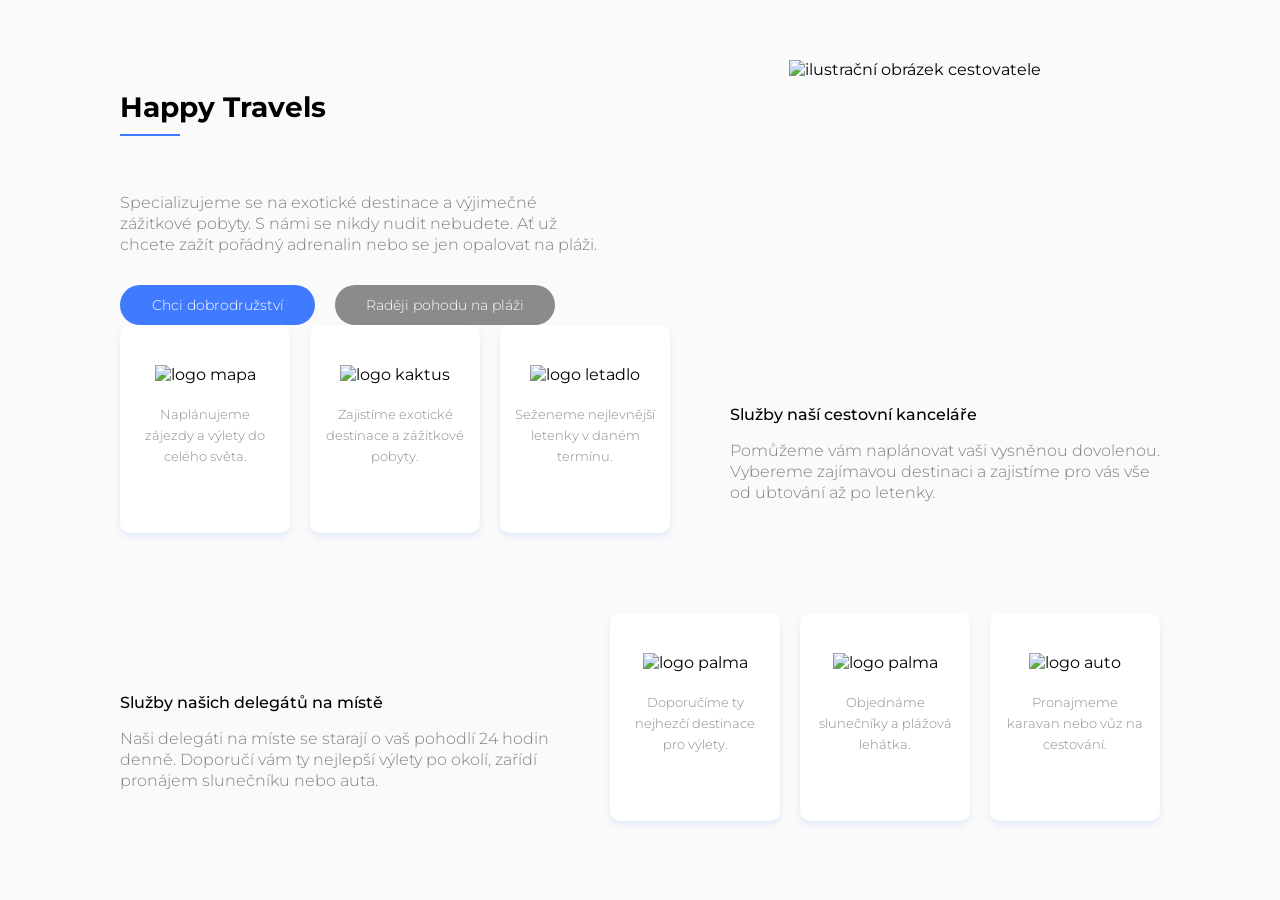
==== index.html @ 0a9f9c36 "Oprava" ====
<!DOCTYPE html><html lang="cs"><head> <meta charset="UTF-8"> <meta name="viewport" content="width=device-width, initial-scale=1.0"> <meta http-equiv="X-UA-Compatible" content="IE=edge"> <meta name="viewport" content="width=device-width, initial-scale=1.0"> <title>Cestovní kancelář</title> <link rel="stylesheet" href="style.css"> <link rel="preconnect" href="https://fonts.googleapis.com"><link rel="preconnect" href="https://fonts.gstatic.com" crossorigin><link href="https://fonts.googleapis.com/css2?family=Montserrat:ital,wght@0,100..900;1,100..900&display=swap" rel="stylesheet"></head>


<body> <div class="kontejner">
 <div class="sekce1"> <div class="obrazek"> <img src="Images/cestovatel.svg" alt="ilustrační obrázek cestovatele"> </div>
 <div class="textsekce1"> <h1> Happy Travels </h1> <p class="sekce1p"> Specializujeme se na exotické destinace a výjimečné zážitkové pobyty. S námi se nikdy nudit nebudete. Ať už chcete zažít pořádný adrenalin nebo se jen opalovat na pláži. </p>
 <div class="tlacitka"> <div class="prvni"> <p>Chci dobrodružství</p> </div> <div class="druhe"> <p>Raději pohodu na pláži</p> </div> </div> </div> </div>


 <div class="sekce2"> <div class="textsekce2"> <h2> Služby naší cestovní kanceláře </h2> <p> Pomůžeme vám naplánovat vaši vysněnou dovolenou. Vybereme zajímavou destinaci a zajistíme pro vás vše od ubtování až po letenky. </p> </div> <div class="odkazy"> <div class="sluzba"> <img src="Images/mapa.svg" alt="logo mapa"> <p>Naplánujeme zájezdy a výlety do celého světa.</p> </div> <div class="sluzba"> <img src="Images/cactus-icon.svg" alt="logo kaktus"> <p> Zajistíme exotické destinace a zážitkové pobyty.</p> </div> <div class="sluzba"> <img src="Images/plane-icon.svg" alt="logo letadlo"> <p>Seženeme nejlevnější letenky v daném termínu.</p> </div> </div> </div> <div class="sekce3"> <div class="textsekce3"> <h2> Služby našich delegátů na místě </h2> <p> Naši delegáti na míste se starají o vaš pohodlí 24 hodin denně. Doporučí vám ty nejlepší výlety po okolí, zařídí pronájem slunečníku nebo auta. </p> </div>
 <div class="odkazy"> <div class="sluzba"> <img src="Images/palm-icon.svg" alt="logo palma"> <p>Doporučíme ty nejhezčí destinace pro výlety.</p> </div> <div class="sluzba" > <img src="Images/umbrella-icon.svg" alt="logo palma"> <p>Objednáme slunečníky a plážová lehátka.</p> </div> <div class="sluzba" > <img src="Images/rv-icon.svg" alt="logo auto"> <p> Pronajmeme karavan nebo vůz na cestování.</p> </div> </div> </div>
 </div>
 </body></html>
---- style.css ----
html { box-sizing: border-box; }*, ::before, ::after { box-sizing: inherit; }

body{ text-align: center; font-family: montserrat; background-color:#FAFAFA; margin: 0;}
.kontejner{ margin: 60px 20px}
p{ font-weight: 300; font-size: 16px; line-height: 21px; color: grey; text-align: center; margin-bottom: 30px; padding: 5px;}
h1{ font-size: 28px; color: black; text-align: center; margin-top: 40px; margin-bottom: 40px }
 

h2 { font-weight: 500; font-size: 16px; color: black; margin-top: 60px; margin-bottom: 15px; }
.obrazek img{ max-width: 350px;}
.prvni, .druhe{ width: 195px; height: 40px; font-size: 14px; font-weight: bolder; color:#FFFFFF; text-align: center; border-radius: 20px; margin: auto; }
.prvni{ background-color: #407BFF; width: 195px}
.druhe{ background-color: #8B8B8B; width: 220px}
.tlacitka p{ color: white; font-size: 14px; padding: 10px 0 0 0;}
.sluzba{ display: flex; box-shadow: 0px 4px 6px #407BFF1F; border-radius: 10px; height: 80px; margin-top: 0; margin-bottom: 15px; background-color: white;}
.sluzba p{ font-size: 13px; text-align: left; color: #8B8B8B; padding: 20px 0px 20px 0px ;}
.sluzba img{ width: 45px; margin: 20px 30px 20px 20px;}



@media screen and (min-width: 640px){ p{ padding-inline: 110px;
 } h1{ margin-top: 30px; }
 h1::after{ content:""; display: block; width: 60px; height: 2px; background-color: #407BFF; margin-top: 10px; }
 h2{ margin-top: 80px; }

 .obrazek img{ width: 425px; }
 .tlacitka{ display: flex; justify-content: center; gap: 20px; } .tlacitka p{ margin: 0px; }
 .prvni, .druhe{ margin: 0px; }
 .odkazy{ display: flex; justify-content: space-between; }
 .sluzba{ width: 32%; display: block; height: auto; margin: 0px; }
 .sluzba p{ text-align: center; padding: 20px 15px; margin: 0px; }
 .sluzba img{ margin: 40px 0 0 0; } }


 @media screen and (min-width: 1100px){ .kontejner{ max-width: 1040px; margin-inline: auto; }
 
 .sekce1{ display: flex; flex-direction: row-reverse; justify-content: space-between; gap: 60px }
 .textsekce1{ display: flex; flex-direction: column; align-items: start; }
 .sekce1p{ padding: 0; text-align: left; } .obrazek, .textsekce1{ width: 50% } .obrazek img{ max-width: 425px; }
 .tlacitka{ gap: 20px; }
 .prvni p, .druhe p{ text-align: center; }
 .druhe{ margin-left: 0; }
 .prvni{ margin: 0px; }
 









 .sekce2{ display: flex; margin-bottom: 80px; flex-direction: row-reverse; gap: 60px; }
 .odkazy{ min-width: 550px; gap: 20px }
 p{ text-align: left; padding: 0; }
 h2{ text-align: left; }






 .sekce3{ display: flex; gap: 60px; }
 }
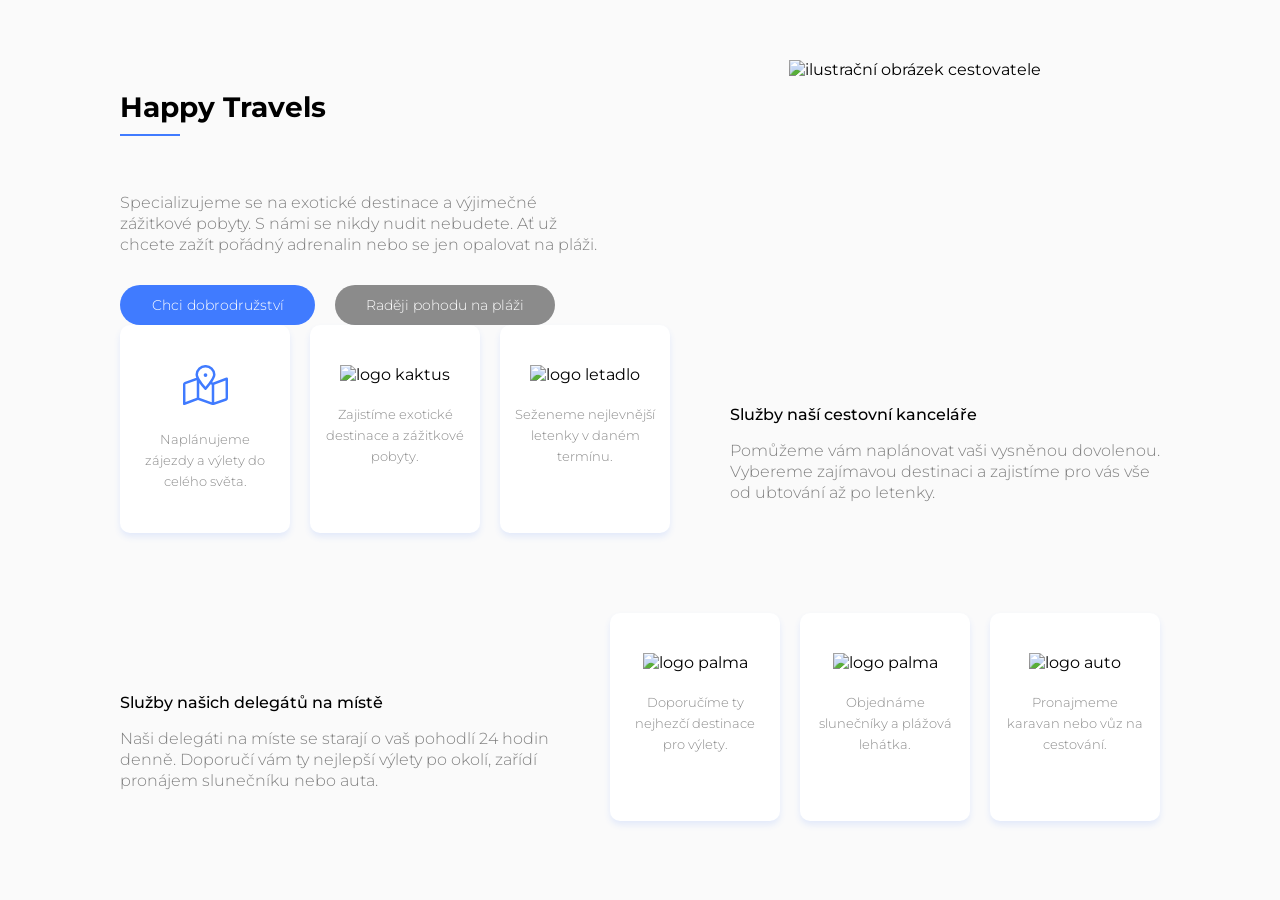
==== commit ab17ae8c: "pokus o opravu obrázku" ====
--- a/index.html
+++ b/index.html
@@ -1,13 +1,69 @@
-<!DOCTYPE html><html lang="cs"><head> <meta charset="UTF-8"> <meta name="viewport" content="width=device-width, initial-scale=1.0"> <meta http-equiv="X-UA-Compatible" content="IE=edge"> <meta name="viewport" content="width=device-width, initial-scale=1.0"> <title>Cestovní kancelář</title> <link rel="stylesheet" href="style.css"> <link rel="preconnect" href="https://fonts.googleapis.com"><link rel="preconnect" href="https://fonts.gstatic.com" crossorigin><link href="https://fonts.googleapis.com/css2?family=Montserrat:ital,wght@0,100..900;1,100..900&display=swap" rel="stylesheet"></head>
+<!DOCTYPE html><html lang="cs"><head> 
+    <meta charset="UTF-8"> <meta name="viewport" content="width=device-width, initial-scale=1.0"> <meta http-equiv="X-UA-Compatible" content="IE=edge"> 
+    <meta name="viewport" content="width=device-width, initial-scale=1.0">
+     <title>Cestovní kancelář</title> <link rel="stylesheet" href="style.css">
+      <link rel="preconnect" href="https://fonts.googleapis.com"><link rel="preconnect" href="https://fonts.gstatic.com" crossorigin>
+      <link href="https://fonts.googleapis.com/css2?family=Montserrat:ital,wght@0,100..900;1,100..900&display=swap" rel="stylesheet">
+</head>
 
 
 <body> <div class="kontejner">
- <div class="sekce1"> <div class="obrazek"> <img src="Images/cestovatel.svg" alt="ilustrační obrázek cestovatele"> </div>
- <div class="textsekce1"> <h1> Happy Travels </h1> <p class="sekce1p"> Specializujeme se na exotické destinace a výjimečné zážitkové pobyty. S námi se nikdy nudit nebudete. Ať už chcete zažít pořádný adrenalin nebo se jen opalovat na pláži. </p>
- <div class="tlacitka"> <div class="prvni"> <p>Chci dobrodružství</p> </div> <div class="druhe"> <p>Raději pohodu na pláži</p> </div> </div> </div> </div>
+ <div class="sekce1"> 
+    <div class="obrazek"> 
+        <img src="Images/happy-traveler.svg" alt="ilustrační obrázek cestovatele"> 
+    </div>
+ <div class="textsekce1">
+     <h1> Happy Travels </h1> <p class="sekce1p"> Specializujeme se na exotické destinace a výjimečné zážitkové pobyty. S námi se nikdy nudit nebudete. Ať už chcete zažít pořádný adrenalin nebo se jen opalovat na pláži. </p>
+ <div class="tlacitka">
+     <div class="prvni">
+         <p>Chci dobrodružství</p>
+         </div> 
+         <div class="druhe"> 
+            <p>Raději pohodu na pláži</p> 
+        </div> 
+    </div>
+ </div>
+ </div>
 
 
- <div class="sekce2"> <div class="textsekce2"> <h2> Služby naší cestovní kanceláře </h2> <p> Pomůžeme vám naplánovat vaši vysněnou dovolenou. Vybereme zajímavou destinaci a zajistíme pro vás vše od ubtování až po letenky. </p> </div> <div class="odkazy"> <div class="sluzba"> <img src="Images/mapa.svg" alt="logo mapa"> <p>Naplánujeme zájezdy a výlety do celého světa.</p> </div> <div class="sluzba"> <img src="Images/cactus-icon.svg" alt="logo kaktus"> <p> Zajistíme exotické destinace a zážitkové pobyty.</p> </div> <div class="sluzba"> <img src="Images/plane-icon.svg" alt="logo letadlo"> <p>Seženeme nejlevnější letenky v daném termínu.</p> </div> </div> </div> <div class="sekce3"> <div class="textsekce3"> <h2> Služby našich delegátů na místě </h2> <p> Naši delegáti na míste se starají o vaš pohodlí 24 hodin denně. Doporučí vám ty nejlepší výlety po okolí, zařídí pronájem slunečníku nebo auta. </p> </div>
- <div class="odkazy"> <div class="sluzba"> <img src="Images/palm-icon.svg" alt="logo palma"> <p>Doporučíme ty nejhezčí destinace pro výlety.</p> </div> <div class="sluzba" > <img src="Images/umbrella-icon.svg" alt="logo palma"> <p>Objednáme slunečníky a plážová lehátka.</p> </div> <div class="sluzba" > <img src="Images/rv-icon.svg" alt="logo auto"> <p> Pronajmeme karavan nebo vůz na cestování.</p> </div> </div> </div>
+ <div class="sekce2">
+     <div class="textsekce2"> 
+        <h2> Služby naší cestovní kanceláře
+        </h2>
+         <p> Pomůžeme vám naplánovat vaši vysněnou dovolenou. Vybereme zajímavou destinaci a zajistíme pro vás vše od ubtování až po letenky. </p>
+         </div> <div class="odkazy">
+            <div class="sluzba"> 
+                <img src="images/map-icon.svg" alt="logo mapa"> 
+                <p>Naplánujeme zájezdy a výlety do celého světa.</p>
+             </div>
+              <div class="sluzba"> 
+                <img src="Images/cactus-icon.svg" alt="logo kaktus"> 
+                <p> Zajistíme exotické destinace a zážitkové pobyty.</p>
+             </div> 
+             <div class="sluzba"> 
+                <img src="Images/plane-icon.svg" alt="logo letadlo">
+                 <p>Seženeme nejlevnější letenky v daném termínu.</p>
+                 </div>
+                 </div>
+                 </div>
+                  <div class="sekce3">
+                     <div class="textsekce3">
+                         <h2> Služby našich delegátů na místě </h2>
+                          <p> Naši delegáti na míste se starají o vaš pohodlí 24 hodin denně. Doporučí vám ty nejlepší výlety po okolí, zařídí pronájem slunečníku nebo auta. </p>
+                         </div>
+ <div class="odkazy">
+     <div class="sluzba">
+         <img src="Images/palm-icon.svg" alt="logo palma">
+          <p>Doporučíme ty nejhezčí destinace pro výlety.</p> 
+        </div> 
+        <div class="sluzba" > 
+            <img src="Images/umbrella-icon.svg" alt="logo palma"> 
+            <p>Objednáme slunečníky a plážová lehátka.</p> </div> <div class="sluzba" >
+                 <img src="Images/rv-icon.svg" alt="logo auto"> 
+                 <p> Pronajmeme karavan nebo vůz na cestování.</p>
+                 </div>
+                 </div> 
+                </div>
  </div>
- </body></html>+ </body>
+ </html>
--- a/style.css
+++ b/style.css
@@ -1,46 +1,123 @@
-html { box-sizing: border-box; }*, ::before, ::after { box-sizing: inherit; }
+html { box-sizing: border-box; }*,
+ ::before, ::after { box-sizing: inherit; }
 
-body{ text-align: center; font-family: montserrat; background-color:#FAFAFA; margin: 0;}
-.kontejner{ margin: 60px 20px}
-p{ font-weight: 300; font-size: 16px; line-height: 21px; color: grey; text-align: center; margin-bottom: 30px; padding: 5px;}
-h1{ font-size: 28px; color: black; text-align: center; margin-top: 40px; margin-bottom: 40px }
+body{ 
+    text-align: center; font-family: montserrat; background-color:#FAFAFA; margin: 0;
+    }
+
+.kontejner{
+     margin: 60px 20px
+    }
+p{ 
+    font-weight: 300; font-size: 16px; line-height: 21px; color: grey; text-align: center; margin-bottom: 30px; padding: 5px;
+    }
+h1{
+     font-size: 28px; color: black; text-align: center; margin-top: 40px; margin-bottom: 40px 
+    }
  
 
-h2 { font-weight: 500; font-size: 16px; color: black; margin-top: 60px; margin-bottom: 15px; }
-.obrazek img{ max-width: 350px;}
-.prvni, .druhe{ width: 195px; height: 40px; font-size: 14px; font-weight: bolder; color:#FFFFFF; text-align: center; border-radius: 20px; margin: auto; }
-.prvni{ background-color: #407BFF; width: 195px}
-.druhe{ background-color: #8B8B8B; width: 220px}
-.tlacitka p{ color: white; font-size: 14px; padding: 10px 0 0 0;}
-.sluzba{ display: flex; box-shadow: 0px 4px 6px #407BFF1F; border-radius: 10px; height: 80px; margin-top: 0; margin-bottom: 15px; background-color: white;}
-.sluzba p{ font-size: 13px; text-align: left; color: #8B8B8B; padding: 20px 0px 20px 0px ;}
-.sluzba img{ width: 45px; margin: 20px 30px 20px 20px;}
+h2 {
+    font-weight: 500; font-size: 16px; color: black; margin-top: 60px; margin-bottom: 15px;
+    }
+.obrazek img{ 
+    max-width: 350px;
+    }
+.prvni, .druhe{
+     width: 195px; height: 40px; font-size: 14px; font-weight: bolder; color:#FFFFFF; text-align: center; border-radius: 20px; margin: auto;
+     }
+.prvni{ 
+    background-color: #407BFF; width: 195px
+    }
+.druhe{ 
+    background-color: #8B8B8B; width: 220px
+    }
+.tlacitka p{ 
+    color: white; font-size: 14px; padding: 10px 0 0 0;
+    }
+.sluzba{ 
+    display: flex; box-shadow: 0px 4px 6px #407BFF1F; border-radius: 10px; height: 80px; margin-top: 0; margin-bottom: 15px; background-color: white;
+    }
+.sluzba p{ 
+    font-size: 13px; text-align: left; color: #8B8B8B; padding: 20px 0px 20px 0px ;
+    }
+.sluzba img{ 
+    width: 45px; margin: 20px 30px 20px 20px;
+}
 
 
 
-@media screen and (min-width: 640px){ p{ padding-inline: 110px;
- } h1{ margin-top: 30px; }
- h1::after{ content:""; display: block; width: 60px; height: 2px; background-color: #407BFF; margin-top: 10px; }
- h2{ margin-top: 80px; }
+@media screen and (min-width: 640px){
+     p{ 
+        padding-inline: 110px;
+        } 
+ h1{ 
+    margin-top: 30px; 
+    }
+ h1::after{ 
+    content:""; display: block; width: 60px; height: 2px; background-color: #407BFF; margin-top: 10px; 
+    }
+ h2{ 
+    margin-top: 80px; 
+    }
 
- .obrazek img{ width: 425px; }
- .tlacitka{ display: flex; justify-content: center; gap: 20px; } .tlacitka p{ margin: 0px; }
- .prvni, .druhe{ margin: 0px; }
- .odkazy{ display: flex; justify-content: space-between; }
- .sluzba{ width: 32%; display: block; height: auto; margin: 0px; }
- .sluzba p{ text-align: center; padding: 20px 15px; margin: 0px; }
- .sluzba img{ margin: 40px 0 0 0; } }
+ .obrazek img{ 
+    width: 425px;
+    }
+ .tlacitka{ 
+    display: flex; justify-content: center; gap: 20px; 
+    } 
+.tlacitka p{
+     margin: 0px;
+     }
+ .prvni, .druhe{ 
+    margin: 0px; 
+    }
+ .odkazy{ 
+    display: flex; justify-content: space-between;
+    }
+ .sluzba{
+     width: 32%; display: block; height: auto; margin: 0px;
+     }
+ .sluzba p{ 
+    text-align: center; padding: 20px 15px; margin: 0px; 
+    }
+ .sluzba img{
+     margin: 40px 0 0 0; 
+    } 
+}
 
 
- @media screen and (min-width: 1100px){ .kontejner{ max-width: 1040px; margin-inline: auto; }
+ @media screen and (min-width: 1100px){ 
+    .kontejner{ 
+        max-width: 1040px; margin-inline: auto;
+     }
  
- .sekce1{ display: flex; flex-direction: row-reverse; justify-content: space-between; gap: 60px }
- .textsekce1{ display: flex; flex-direction: column; align-items: start; }
- .sekce1p{ padding: 0; text-align: left; } .obrazek, .textsekce1{ width: 50% } .obrazek img{ max-width: 425px; }
- .tlacitka{ gap: 20px; }
- .prvni p, .druhe p{ text-align: center; }
- .druhe{ margin-left: 0; }
- .prvni{ margin: 0px; }
+ .sekce1{ 
+    display: flex; flex-direction: row-reverse; justify-content: space-between; gap: 60px 
+    }
+ .textsekce1{
+     display: flex; flex-direction: column; align-items: start;
+     }
+ .sekce1p{ 
+    padding: 0; text-align: left; 
+    } .obrazek, .textsekce1{ 
+    width: 50% 
+    } 
+    .obrazek img{
+     max-width: 425px; 
+    }
+ .tlacitka{ 
+    gap: 20px;
+    }
+ .prvni p, .druhe p{ 
+    text-align: center;
+    }
+ .druhe{
+     margin-left: 0;
+     }
+ .prvni{
+     margin: 0px; 
+    }
  
 
 
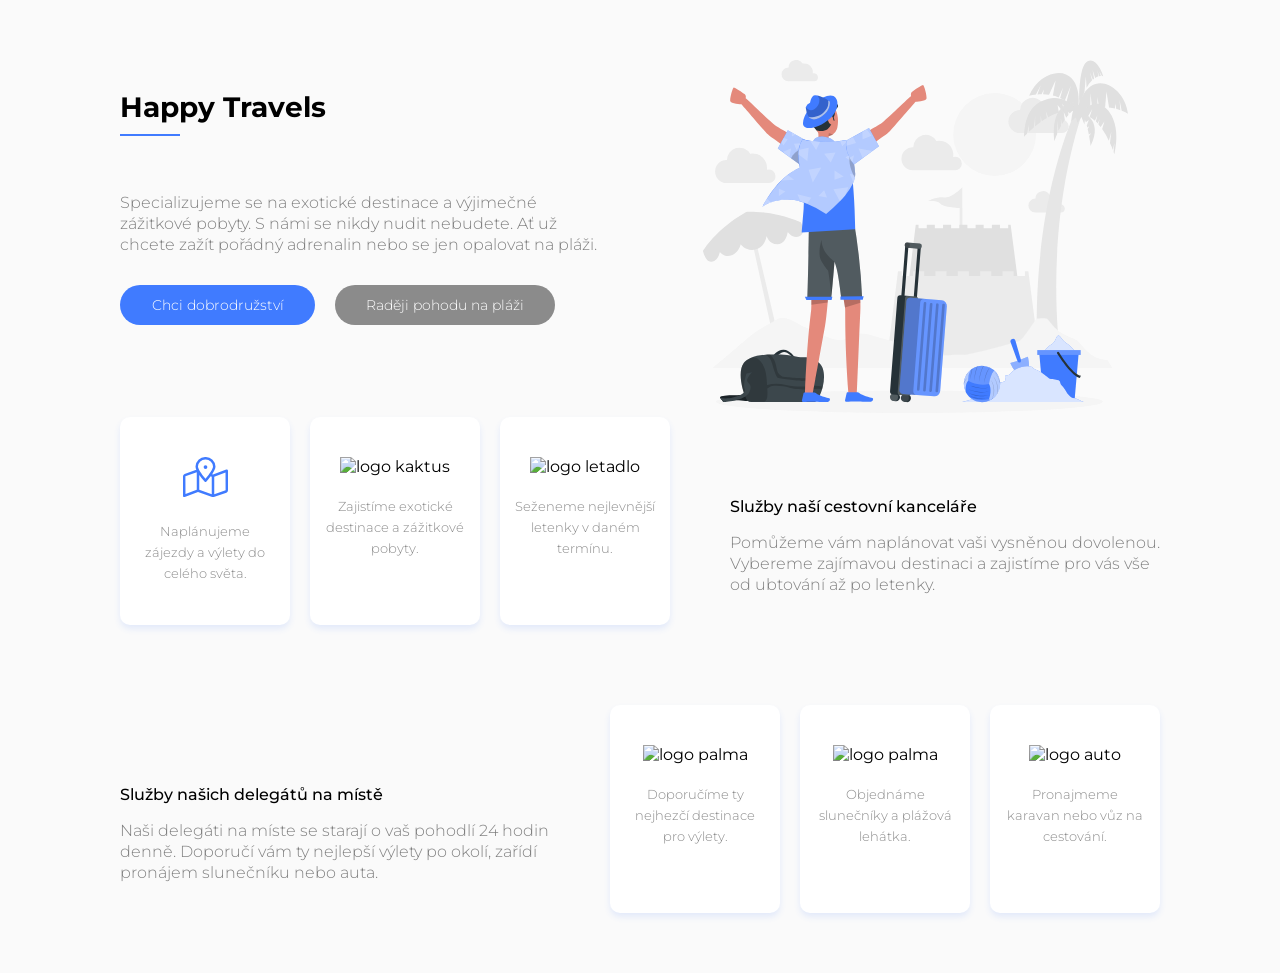
==== commit 3fe09c3e: "druha oprava obrazku" ====
--- a/index.html
+++ b/index.html
@@ -1,69 +1,80 @@
 <!DOCTYPE html><html lang="cs"><head> 
     <meta charset="UTF-8"> <meta name="viewport" content="width=device-width, initial-scale=1.0"> <meta http-equiv="X-UA-Compatible" content="IE=edge"> 
     <meta name="viewport" content="width=device-width, initial-scale=1.0">
-     <title>Cestovní kancelář</title> <link rel="stylesheet" href="style.css">
-      <link rel="preconnect" href="https://fonts.googleapis.com"><link rel="preconnect" href="https://fonts.gstatic.com" crossorigin>
-      <link href="https://fonts.googleapis.com/css2?family=Montserrat:ital,wght@0,100..900;1,100..900&display=swap" rel="stylesheet">
+    <title>Cestovní kancelář</title> <link rel="stylesheet" href="style.css">
+    <link rel="preconnect" href="https://fonts.googleapis.com"><link rel="preconnect" href="https://fonts.gstatic.com" crossorigin>
+    <link href="https://fonts.googleapis.com/css2?family=Montserrat:ital,wght@0,100..900;1,100..900&display=swap" rel="stylesheet">
 </head>
 
 
-<body> <div class="kontejner">
- <div class="sekce1"> 
-    <div class="obrazek"> 
-        <img src="Images/happy-traveler.svg" alt="ilustrační obrázek cestovatele"> 
-    </div>
- <div class="textsekce1">
-     <h1> Happy Travels </h1> <p class="sekce1p"> Specializujeme se na exotické destinace a výjimečné zážitkové pobyty. S námi se nikdy nudit nebudete. Ať už chcete zažít pořádný adrenalin nebo se jen opalovat na pláži. </p>
- <div class="tlacitka">
-     <div class="prvni">
-         <p>Chci dobrodružství</p>
-         </div> 
-         <div class="druhe"> 
-            <p>Raději pohodu na pláži</p> 
-        </div> 
-    </div>
- </div>
- </div>
+<body> 
+    
+    <div class="kontejner">
+        <div class="sekce1"> 
+            <div class="obrazek"> 
+                <img src="images/happy-traveler.svg" alt="ilustrační obrázek cestovatele"> 
+            </div>
+            <div class="textsekce1">
+                <h1> Happy Travels</h1> 
+                <p class="sekce1p"> Specializujeme se na exotické destinace a výjimečné zážitkové pobyty. S námi se nikdy nudit nebudete. Ať už chcete zažít pořádný adrenalin nebo se jen opalovat na pláži.
+                </p>
+                <div class="tlacitka">
+                    <div class="prvni">
+                        <p>Chci dobrodružství</p>
+                    </div> 
+                    <div class="druhe"> 
+                        <p>Raději pohodu na pláži</p> 
+                    </div> 
+                </div>
+            </div>
+        </div>
 
 
- <div class="sekce2">
-     <div class="textsekce2"> 
-        <h2> Služby naší cestovní kanceláře
-        </h2>
-         <p> Pomůžeme vám naplánovat vaši vysněnou dovolenou. Vybereme zajímavou destinaci a zajistíme pro vás vše od ubtování až po letenky. </p>
-         </div> <div class="odkazy">
+    <div class="sekce2">
+        <div class="textsekce2"> 
+            <h2> Služby naší cestovní kanceláře</h2>
+             <p> Pomůžeme vám naplánovat vaši vysněnou dovolenou. Vybereme zajímavou destinaci a zajistíme pro vás vše od ubtování až po letenky. 
+             </p>
+        </div> 
+        <div class="odkazy">
             <div class="sluzba"> 
                 <img src="images/map-icon.svg" alt="logo mapa"> 
                 <p>Naplánujeme zájezdy a výlety do celého světa.</p>
-             </div>
-              <div class="sluzba"> 
+            </div>
+            <div class="sluzba"> 
                 <img src="Images/cactus-icon.svg" alt="logo kaktus"> 
                 <p> Zajistíme exotické destinace a zážitkové pobyty.</p>
-             </div> 
-             <div class="sluzba"> 
+            </div> 
+            <div class="sluzba"> 
                 <img src="Images/plane-icon.svg" alt="logo letadlo">
-                 <p>Seženeme nejlevnější letenky v daném termínu.</p>
-                 </div>
-                 </div>
-                 </div>
-                  <div class="sekce3">
-                     <div class="textsekce3">
-                         <h2> Služby našich delegátů na místě </h2>
-                          <p> Naši delegáti na míste se starají o vaš pohodlí 24 hodin denně. Doporučí vám ty nejlepší výlety po okolí, zařídí pronájem slunečníku nebo auta. </p>
-                         </div>
- <div class="odkazy">
-     <div class="sluzba">
-         <img src="Images/palm-icon.svg" alt="logo palma">
-          <p>Doporučíme ty nejhezčí destinace pro výlety.</p> 
-        </div> 
-        <div class="sluzba" > 
-            <img src="Images/umbrella-icon.svg" alt="logo palma"> 
-            <p>Objednáme slunečníky a plážová lehátka.</p> </div> <div class="sluzba" >
-                 <img src="Images/rv-icon.svg" alt="logo auto"> 
-                 <p> Pronajmeme karavan nebo vůz na cestování.</p>
-                 </div>
-                 </div> 
+                <p>Seženeme nejlevnější letenky v daném termínu.</p>
                 </div>
+            </div>
+        </div>
+
+
+    <div class="sekce3">
+        <div class="textsekce3">
+            <h2> Služby našich delegátů na místě </h2>
+            <p> Naši delegáti na míste se starají o vaš pohodlí 24 hodin denně. Doporučí vám ty nejlepší výlety po okolí, zařídí pronájem slunečníku nebo auta. </p>
+        </div>
+        <div class="odkazy">
+            <div class="sluzba">
+                <img src="Images/palm-icon.svg" alt="logo palma">
+                <p>Doporučíme ty nejhezčí destinace pro výlety.</p> 
+            </div> 
+            <div class="sluzba" > 
+                <img src="Images/umbrella-icon.svg" alt="logo palma"> 
+                <p>Objednáme slunečníky a plážová lehátka.</p> 
+            </div> 
+            <div class="sluzba" >
+                <img src="Images/rv-icon.svg" alt="logo auto"> 
+                <p> Pronajmeme karavan nebo vůz na cestování.</p>
+            </div>
+         </div> 
+    </div>
  </div>
+
  </body>
+
  </html>
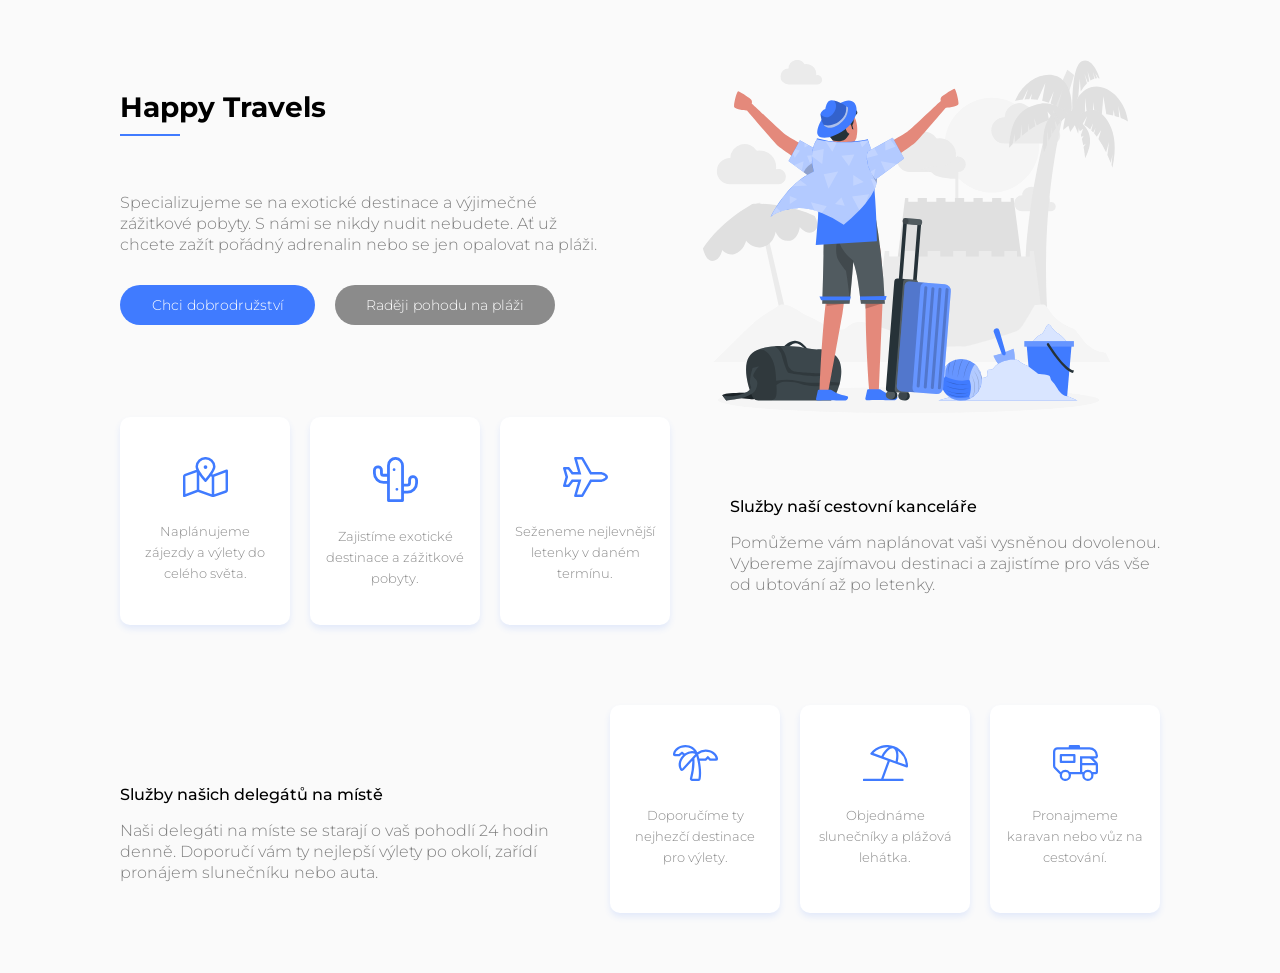
==== commit b6367c77: "snad uz hotovo" ====
--- a/index.html
+++ b/index.html
@@ -42,11 +42,11 @@
                 <p>Naplánujeme zájezdy a výlety do celého světa.</p>
             </div>
             <div class="sluzba"> 
-                <img src="Images/cactus-icon.svg" alt="logo kaktus"> 
+                <img src="images/cactus-icon.svg" alt="logo kaktus"> 
                 <p> Zajistíme exotické destinace a zážitkové pobyty.</p>
             </div> 
             <div class="sluzba"> 
-                <img src="Images/plane-icon.svg" alt="logo letadlo">
+                <img src="images/plane-icon.svg" alt="logo letadlo">
                 <p>Seženeme nejlevnější letenky v daném termínu.</p>
                 </div>
             </div>
@@ -60,15 +60,15 @@
         </div>
         <div class="odkazy">
             <div class="sluzba">
-                <img src="Images/palm-icon.svg" alt="logo palma">
+                <img src="images/palm-icon.svg" alt="logo palma">
                 <p>Doporučíme ty nejhezčí destinace pro výlety.</p> 
             </div> 
             <div class="sluzba" > 
-                <img src="Images/umbrella-icon.svg" alt="logo palma"> 
+                <img src="images/umbrella-icon.svg" alt="logo palma"> 
                 <p>Objednáme slunečníky a plážová lehátka.</p> 
             </div> 
             <div class="sluzba" >
-                <img src="Images/rv-icon.svg" alt="logo auto"> 
+                <img src="images/rv-icon.svg" alt="logo auto"> 
                 <p> Pronajmeme karavan nebo vůz na cestování.</p>
             </div>
          </div> 
